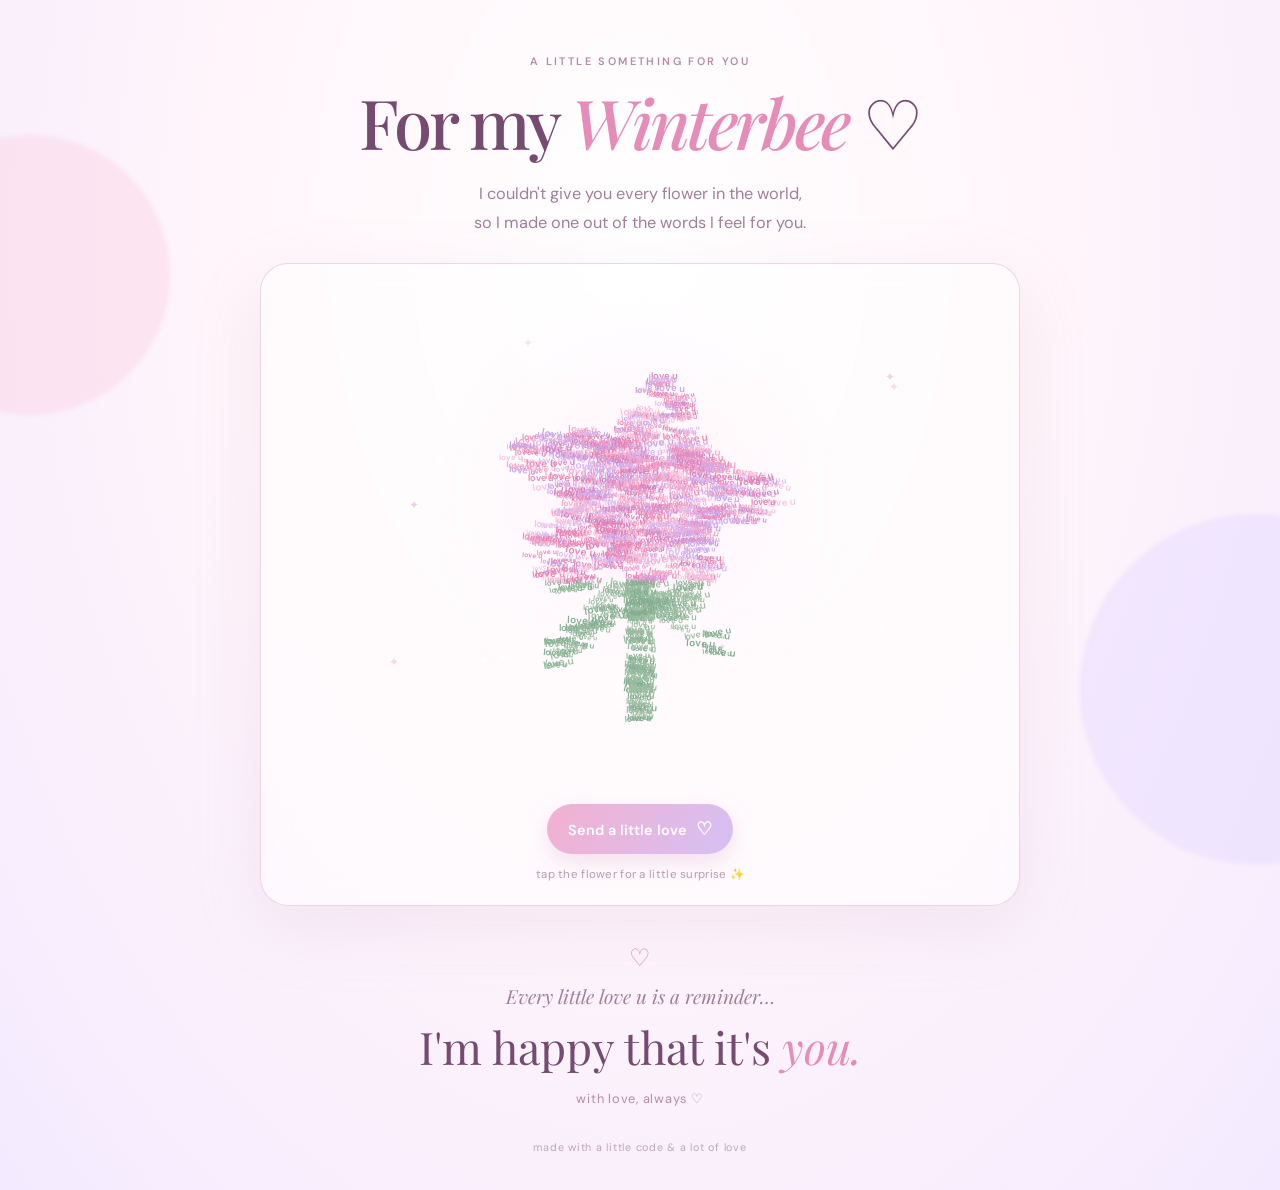
==== index.html @ ff2dc25b "Add files via upload" ====
<!doctype html>
<html lang="id">
<head>
  <meta charset="utf-8">
  <meta name="viewport" content="width=device-width, initial-scale=1">
  <meta name="theme-color" content="#fff1f7">
  <title>A Little Flower for You ♡</title>
  <link rel="preconnect" href="https://fonts.googleapis.com">
  <link rel="preconnect" href="https://fonts.gstatic.com" crossorigin>
  <link href="https://fonts.googleapis.com/css2?family=DM+Sans:wght@400;500;600&family=Playfair+Display:ital,wght@0,500;0,600;1,500&display=swap" rel="stylesheet">
  <link rel="stylesheet" href="style.css">
</head>
<body>
  <div class="ambient ambient-one"></div>
  <div class="ambient ambient-two"></div>
  <main class="page">
    <p class="eyebrow">A LITTLE SOMETHING FOR YOU</p>
    <h1>For my <span>Winterbee</span> ♡</h1>
    <p class="intro">I couldn't give you every flower in the world,<br class="desktop-only"> so I made one out of the words I feel for you.</p>

    <section class="flower-card" aria-label="Bunga mawar dari tulisan love u">
      <canvas id="flowerCanvas" aria-label="Animasi bunga mawar yang tersusun dari tulisan love u"></canvas>
      <div class="loading" id="loading">growing a little love for you…</div>
      <button class="bloom-button" id="bloomButton" type="button">Send a little love <span>♡</span></button>
      <p class="hint">tap the flower for a little surprise ✨</p>
    </section>

    <section class="message">
      <div class="tiny-heart">♡</div>
      <p class="message-line">Every little <em>love u</em> is a reminder…</p>
      <p class="message-main">I'm happy that it's <span>you.</span></p>
      <p class="signature">with love, always ♡</p>
    </section>
    <footer>made with a little code & a lot of love</footer>
  </main>
  <div id="burstLayer" aria-hidden="true"></div>
  <script src="script.js"></script>
</body>
</html>
---- style.css ----
* { box-sizing: border-box; }
:root {
  --ink: #754b70;
  --muted: #a17f9c;
  --pink: #f6a8c9;
  --pink-deep: #df78ad;
  --lavender: #c9b6f2;
  --cream: #fffafd;
}
html { min-height: 100%; background: #fff5fa; }
body {
  margin: 0; min-height: 100vh; overflow-x: hidden; color: var(--ink);
  font-family: "DM Sans", sans-serif;
  background: radial-gradient(ellipse at 50% 20%, #fff 0%, #fff5fa 46%, #f3eaff 100%);
}
.ambient { position: fixed; border-radius: 50%; filter: blur(2px); opacity: .55; pointer-events: none; z-index: 0; }
.ambient-one { width: 280px; height: 280px; left: -110px; top: 15%; background: #fbd8e8; }
.ambient-two { width: 350px; height: 350px; right: -150px; bottom: 4%; background: #e7dcff; }
.page { position: relative; z-index: 1; width: min(100% - 32px, 760px); margin: 0 auto; padding: 54px 0 24px; text-align: center; }
.eyebrow { margin: 0 0 15px; color: #b68ba9; font-size: .68rem; letter-spacing: .22em; font-weight: 600; }
h1 { margin: 0; font-family: "Playfair Display", Georgia, serif; font-size: clamp(2.4rem, 7vw, 4.3rem); font-weight: 500; letter-spacing: -.045em; line-height: 1.13; }
h1 span { color: #e58db8; font-style: italic; }
.intro { margin: 18px 0 0; color: var(--muted); font-size: clamp(.9rem, 2.5vw, 1.02rem); line-height: 1.8; }
.flower-card {
  width: 100%; margin: 26px auto 0; padding: 10px 10px 23px; position: relative;
  border: 1px solid rgba(224, 181, 213, .55); border-radius: 28px;
  background: rgba(255,255,255,.55); box-shadow: 0 22px 70px rgba(194, 143, 184, .14);
  backdrop-filter: blur(12px);
}
canvas { display: block; width: 100%; height: min(112vw, 530px); max-height: 530px; cursor: pointer; touch-action: manipulation; }
.loading { position: absolute; left: 0; right: 0; top: 45%; color: #b88caf; font-size: .82rem; pointer-events: none; transition: opacity .4s; }
.loading.hidden { opacity: 0; }
.bloom-button {
  appearance: none; border: 0; border-radius: 999px; padding: 13px 21px;
  background: linear-gradient(120deg, #f3b0cf, #d6c0f4); color: #fff;
  font: 600 .9rem "DM Sans", sans-serif; box-shadow: 0 8px 22px rgba(215, 153, 201, .27);
  cursor: pointer; transition: transform .2s, box-shadow .2s;
}
.bloom-button:hover { transform: translateY(-2px); box-shadow: 0 12px 26px rgba(215,153,201,.38); }
.bloom-button:active { transform: scale(.97); }
.bloom-button span { font-size: 1.15rem; margin-left: 5px; }
.hint { color: #b89bb3; font-size: .72rem; margin: 13px 0 0; letter-spacing: .025em; }
.message { padding: 36px 12px 28px; }
.tiny-heart { font-size: 1.5rem; color: #e58db8; }
.message-line { margin: 10px 0 8px; color: #a17f9c; font-family: "Playfair Display", Georgia, serif; font-size: 1.2rem; font-style: italic; }
.message-main { margin: 0; font-family: "Playfair Display", Georgia, serif; font-size: clamp(1.8rem, 6vw, 2.8rem); }
.message-main span { color: #e58db8; font-style: italic; }
.signature { margin: 14px 0 0; color: #b68ba9; font-size: .8rem; letter-spacing: .06em; }
footer { padding: 5px 0 12px; color: #c0a4bc; font-size: .67rem; letter-spacing: .07em; }
#burstLayer { position: fixed; inset: 0; overflow: hidden; pointer-events: none; z-index: 5; }
.burst { position: absolute; left: 0; top: 0; font-family: "DM Sans", sans-serif; font-size: 17px; font-weight: 600; white-space: nowrap; color: #e58db8; text-shadow: 0 1px 8px rgba(255,255,255,.9); animation: burst 1.55s cubic-bezier(.15,.65,.3,1) forwards; }
@keyframes burst { 0% { opacity: 0; transform: translate(0,0) scale(.45) rotate(0deg); } 12% { opacity: 1; } 100% { opacity: 0; transform: translate(var(--dx),var(--dy)) scale(1.25) rotate(var(--rot)); } }
@media (max-width: 480px) {
  .page { padding-top: 38px; width: min(100% - 22px, 760px); }
  .flower-card { border-radius: 22px; padding: 6px 6px 20px; margin-top: 22px; }
  canvas { height: 108vw; max-height: 440px; }
  .desktop-only { display: none; }
}
@media (prefers-reduced-motion: reduce) {
  *, *::before, *::after { animation-duration: .01ms !important; transition-duration: .01ms !important; }
}
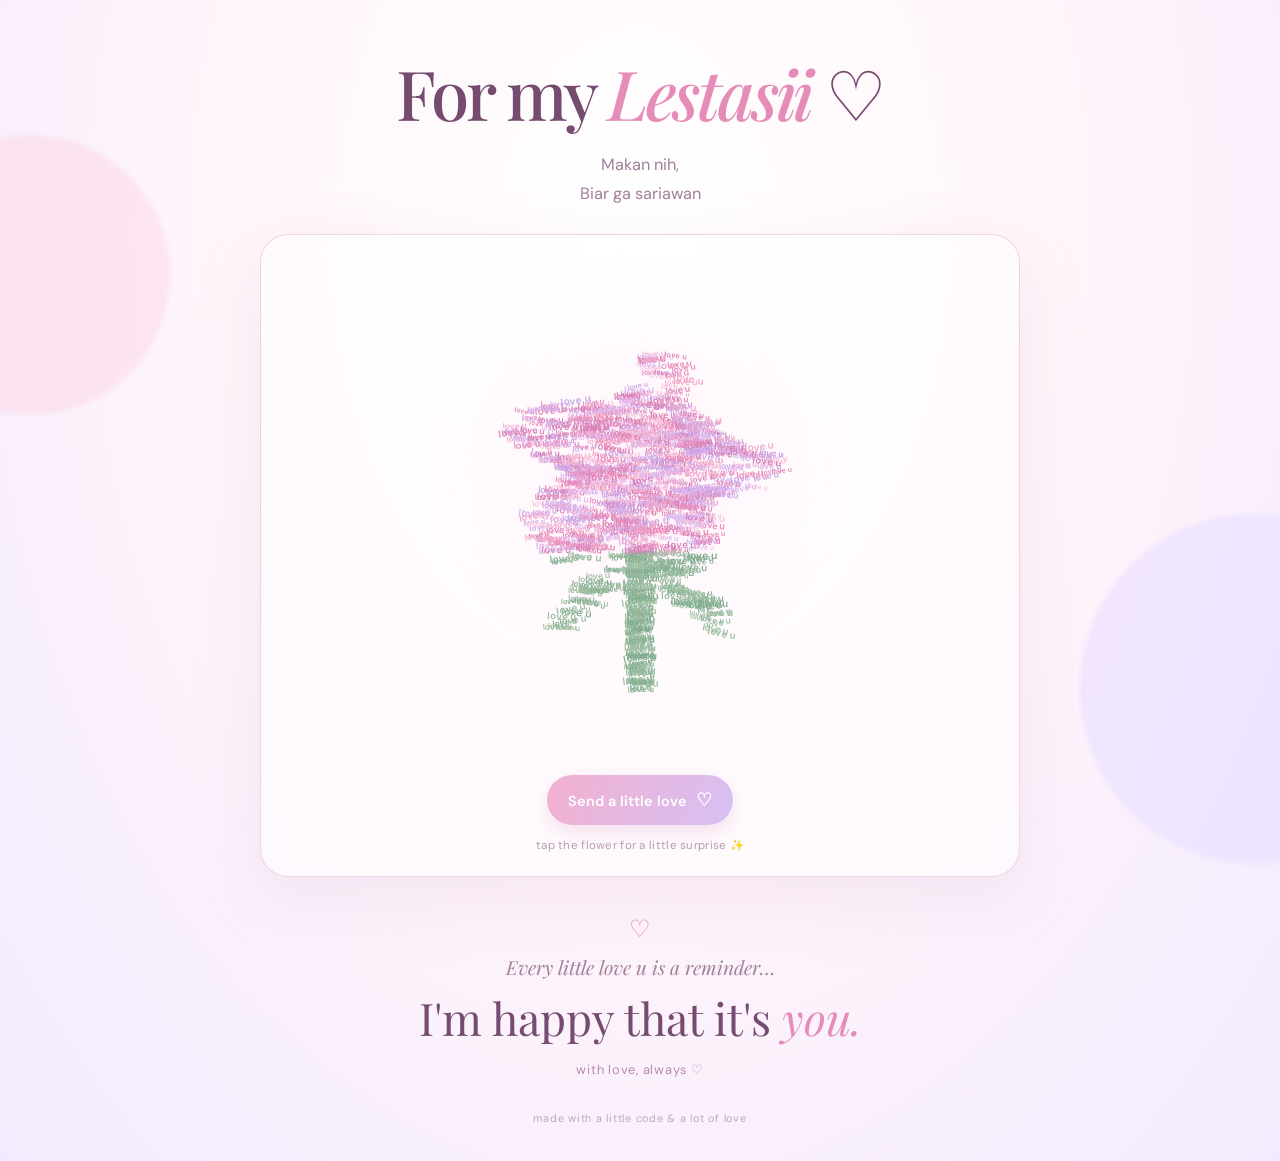
==== commit 167873fe: "Update message for Lestasii in index.html" ====
--- a/index.html
+++ b/index.html
@@ -14,9 +14,8 @@
   <div class="ambient ambient-one"></div>
   <div class="ambient ambient-two"></div>
   <main class="page">
-    <p class="eyebrow">A LITTLE SOMETHING FOR YOU</p>
-    <h1>For my <span>Winterbee</span> ♡</h1>
-    <p class="intro">I couldn't give you every flower in the world,<br class="desktop-only"> so I made one out of the words I feel for you.</p>
+    <h1>For my <span>Lestasii</span> ♡</h1>
+    <p class="intro">Makan nih,<br class="desktop-only">Biar ga sariawan </p>
 
     <section class="flower-card" aria-label="Bunga mawar dari tulisan love u">
       <canvas id="flowerCanvas" aria-label="Animasi bunga mawar yang tersusun dari tulisan love u"></canvas>
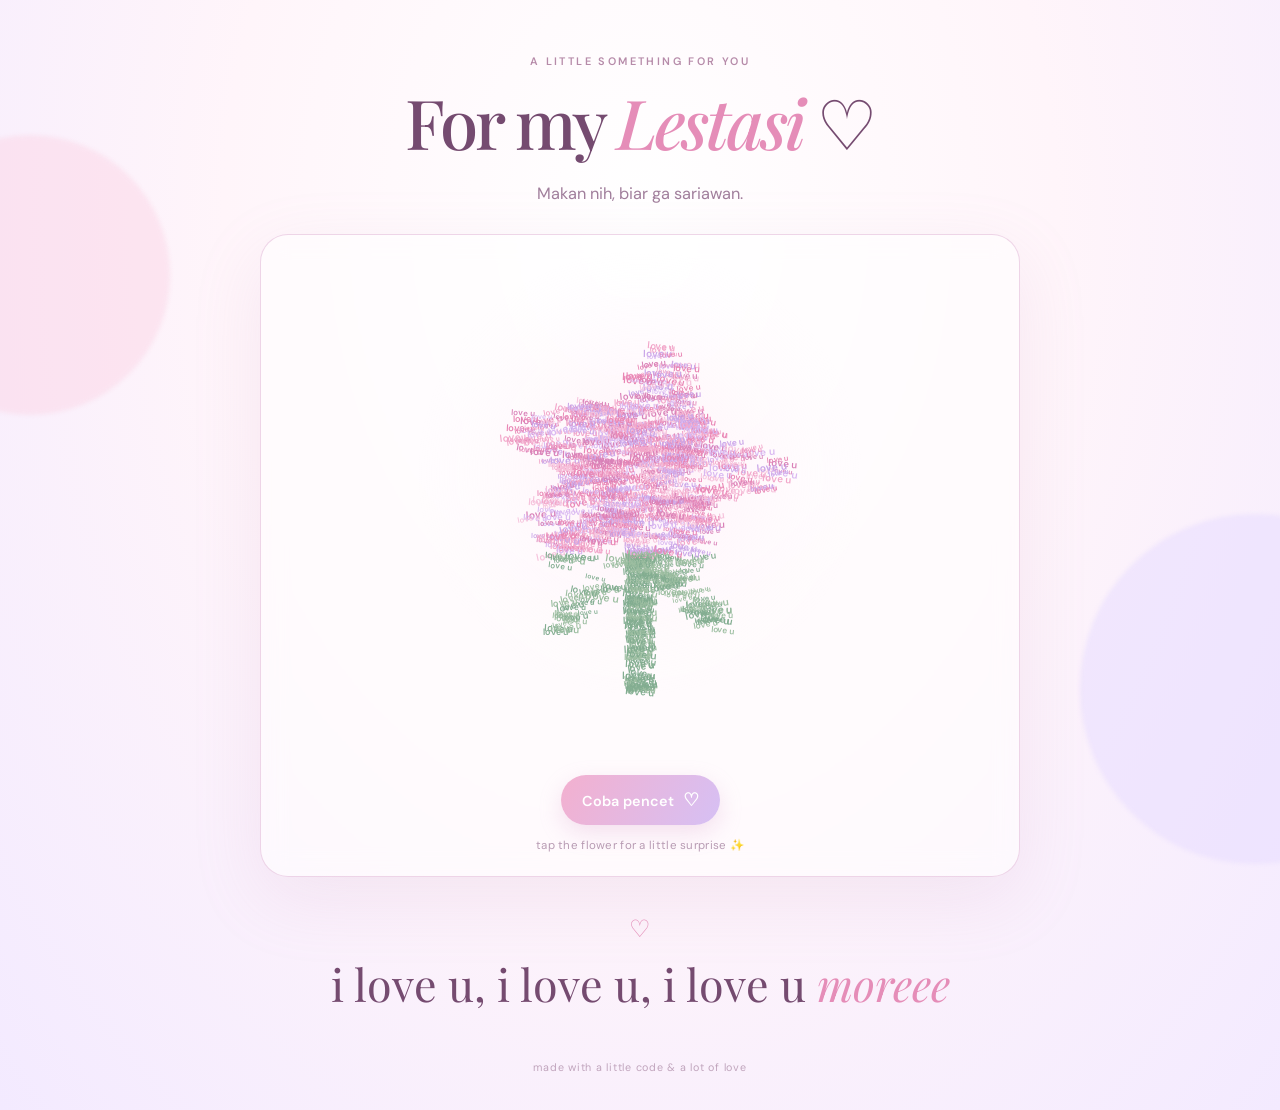
==== commit b1e38ac8: "Add files via upload" ====
--- a/index.html
+++ b/index.html
@@ -14,21 +14,22 @@
   <div class="ambient ambient-one"></div>
   <div class="ambient ambient-two"></div>
   <main class="page">
-    <h1>For my <span>Lestasii</span> ♡</h1>
-    <p class="intro">Makan nih,<br class="desktop-only">Biar ga sariawan </p>
+    <p class="eyebrow">A LITTLE SOMETHING FOR YOU</p>
+    <h1>For my <span>Lestasi</span> ♡</h1>
+    <p class="intro">Makan nih, biar ga sariawan.</p>
 
     <section class="flower-card" aria-label="Bunga mawar dari tulisan love u">
       <canvas id="flowerCanvas" aria-label="Animasi bunga mawar yang tersusun dari tulisan love u"></canvas>
       <div class="loading" id="loading">growing a little love for you…</div>
-      <button class="bloom-button" id="bloomButton" type="button">Send a little love <span>♡</span></button>
+      <button class="bloom-button" id="bloomButton" type="button">Coba pencet <span>♡</span></button>
       <p class="hint">tap the flower for a little surprise ✨</p>
     </section>
 
     <section class="message">
       <div class="tiny-heart">♡</div>
-      <p class="message-line">Every little <em>love u</em> is a reminder…</p>
-      <p class="message-main">I'm happy that it's <span>you.</span></p>
-      <p class="signature">with love, always ♡</p>
+      <p class="message-line"></p>
+      <p class="message-main">i love u, i love u, i love u <span>moreee</span></p>
+      <p class="signature"></p>
     </section>
     <footer>made with a little code & a lot of love</footer>
   </main>
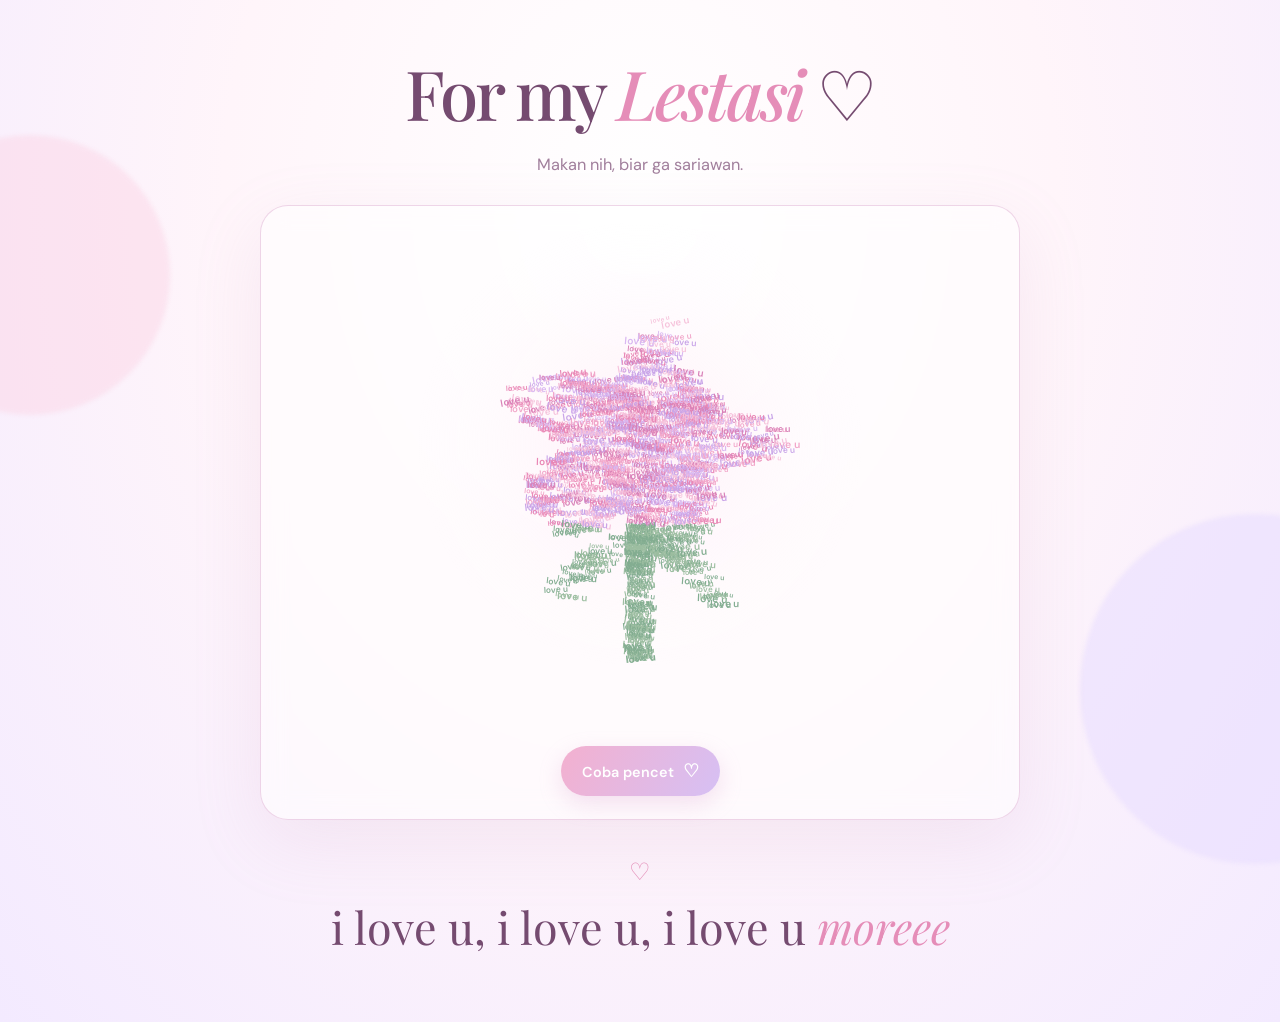
==== commit 4f62d24f: "Remove redundant elements from index.html" ====
--- a/index.html
+++ b/index.html
@@ -14,15 +14,12 @@
   <div class="ambient ambient-one"></div>
   <div class="ambient ambient-two"></div>
   <main class="page">
-    <p class="eyebrow">A LITTLE SOMETHING FOR YOU</p>
     <h1>For my <span>Lestasi</span> ♡</h1>
     <p class="intro">Makan nih, biar ga sariawan.</p>
 
     <section class="flower-card" aria-label="Bunga mawar dari tulisan love u">
       <canvas id="flowerCanvas" aria-label="Animasi bunga mawar yang tersusun dari tulisan love u"></canvas>
-      <div class="loading" id="loading">growing a little love for you…</div>
       <button class="bloom-button" id="bloomButton" type="button">Coba pencet <span>♡</span></button>
-      <p class="hint">tap the flower for a little surprise ✨</p>
     </section>
 
     <section class="message">
@@ -31,7 +28,6 @@
       <p class="message-main">i love u, i love u, i love u <span>moreee</span></p>
       <p class="signature"></p>
     </section>
-    <footer>made with a little code & a lot of love</footer>
   </main>
   <div id="burstLayer" aria-hidden="true"></div>
   <script src="script.js"></script>
